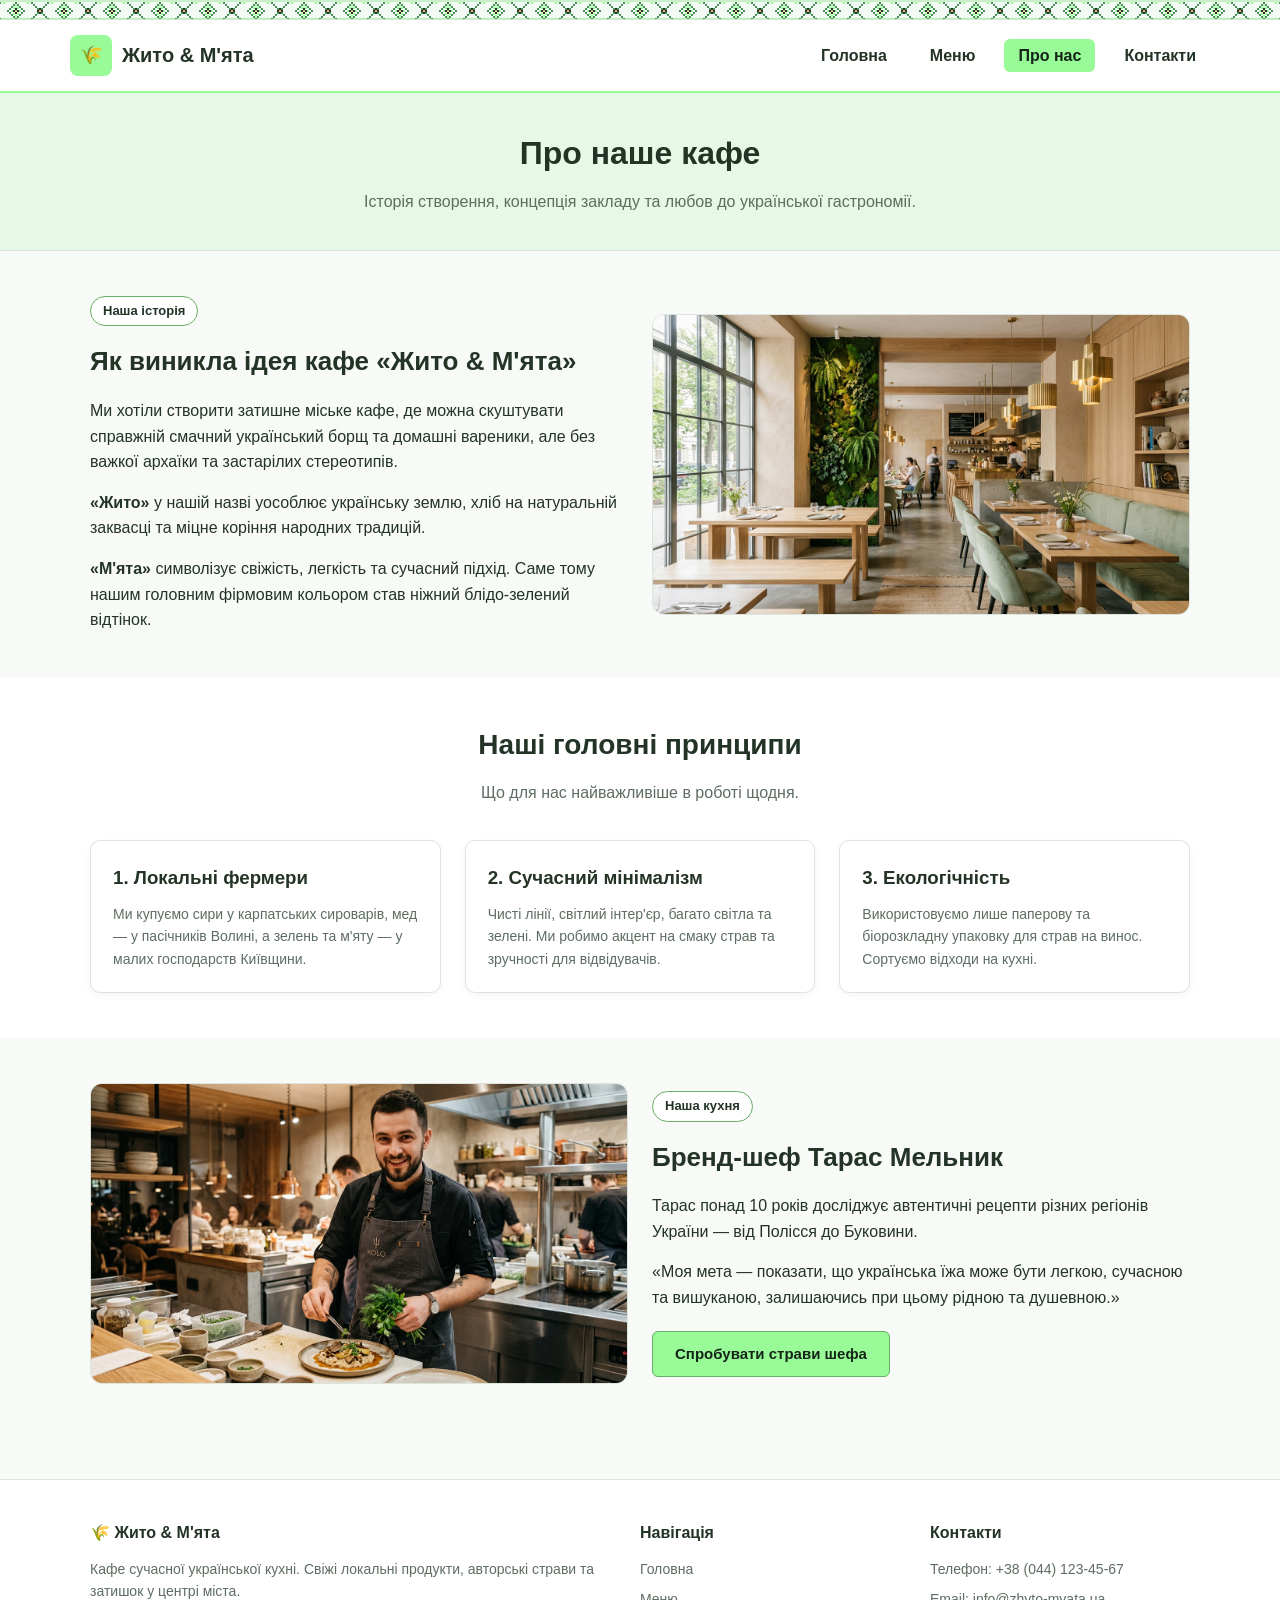
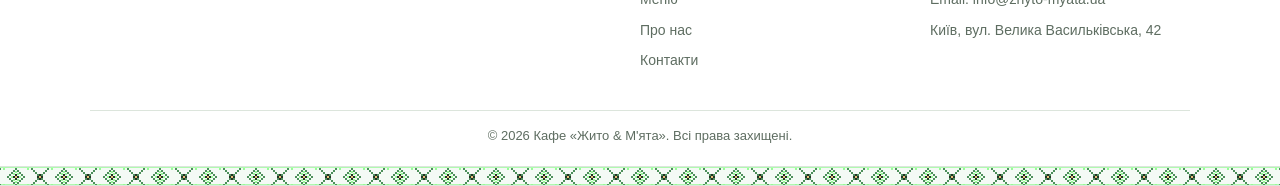
==== about.html @ 2b88b01a "feat: complete Stage 1 Midterm Checkpoint — UI/UX, modular CSS framework and cross-platform layout (" ====
<!DOCTYPE html>
<html lang="uk">

<head>
  <meta charset="UTF-8">
  <meta name="viewport" content="width=device-width, initial-scale=1.0">
  <title>Про нас | Кафе «Жито & М'ята»</title>
  <!-- Підключення модульних стилів проєкту -->
  <link rel="stylesheet" href="css/variables.css">
  <link rel="stylesheet" href="css/grid.css">
  <link rel="stylesheet" href="css/style.css">
  <link rel="stylesheet" href="css/responsive.css">
</head>

<body>

  <!-- Декоративний узор вишиванки зверху -->
  <div class="vyshyvanka-pattern" aria-hidden="true"></div>

  <!-- Шапка сайту -->
  <header class="header">
    <div class="container header-inner">
      <a href="index.html" class="logo">
        <span class="logo-badge">🌾</span>
        <span>Жито & М'ята</span>
      </a>
      <nav>
        <ul class="nav-list">
          <li><a href="index.html" class="nav-link">Головна</a></li>
          <li><a href="menu.html" class="nav-link">Меню</a></li>
          <li><a href="about.html" class="nav-link active">Про нас</a></li>
          <li><a href="contacts.html" class="nav-link">Контакти</a></li>
        </ul>
      </nav>
    </div>
  </header>

  <!-- Заголовок сторінки -->
  <section class="section"
    style="background-color: var(--color-primary-light); border-bottom: 1px solid var(--color-border); padding: 35px 0;">
    <div class="container" style="text-align: center;">
      <h1 style="font-size: 32px; margin-bottom: 10px;">Про наше кафе</h1>
      <p style="color: var(--color-text-muted);">
        Історія створення, концепція закладу та любов до української гастрономії.
      </p>
    </div>
  </section>

  <!-- Історія та концепція -->
  <section class="section">
    <div class="container">
      <div class="grid-2" style="align-items: center;">
        <div>
          <span class="hero-tag">Наша історія</span>
          <h2 style="font-size: 26px; margin-bottom: 15px;">Як виникла ідея кафе «Жито & М'ята»</h2>
          <p style="margin-bottom: 15px;">
            Ми хотіли створити затишне міське кафе, де можна скуштувати справжній смачний український борщ та домашні
            вареники, але без важкої архаїки та застарілих стереотипів.
          </p>
          <p style="margin-bottom: 15px;">
            <strong>«Жито»</strong> у нашій назві уособлює українську землю, хліб на натуральній заквасці та міцне
            коріння народних традицій.
          </p>
          <p>
            <strong>«М'ята»</strong> символізує свіжість, легкість та сучасний підхід. Саме тому нашим головним фірмовим
            кольором став ніжний блідо-зелений відтінок.
          </p>
        </div>
        <div style="border-radius: 12px; overflow: hidden; border: 1px solid var(--color-border);">
          <img src="assets/images/interior.jpg" alt="Інтер'єр ресторану">
        </div>
      </div>
    </div>
  </section>

  <!-- Цінності закладу -->
  <section class="section" style="background-color: #ffffff;">
    <div class="container">
      <h2 class="section-title">Наші головні принципи</h2>
      <p class="section-subtitle">Що для нас найважливіше в роботі щодня.</p>

      <div class="grid-3">
        <div class="card">
          <h3 style="margin-bottom: 10px;">1. Локальні фермери</h3>
          <p style="font-size: 14px; color: var(--color-text-muted);">
            Ми купуємо сири у карпатських сироварів, мед — у пасічників Волині, а зелень та м'яту — у малих господарств
            Київщини.
          </p>
        </div>
        <div class="card">
          <h3 style="margin-bottom: 10px;">2. Сучасний мінімалізм</h3>
          <p style="font-size: 14px; color: var(--color-text-muted);">
            Чисті лінії, світлий інтер'єр, багато світла та зелені. Ми робимо акцент на смаку страв та зручності для
            відвідувачів.
          </p>
        </div>
        <div class="card">
          <h3 style="margin-bottom: 10px;">3. Екологічність</h3>
          <p style="font-size: 14px; color: var(--color-text-muted);">
            Використовуємо лише паперову та біорозкладну упаковку для страв на винос. Сортуємо відходи на кухні.
          </p>
        </div>
      </div>
    </div>
  </section>

  <!-- Команда шеф-кухаря -->
  <section class="section">
    <div class="container">
      <div class="grid-2" style="align-items: center;">
        <div style="border-radius: 12px; overflow: hidden; border: 1px solid var(--color-border);">
          <img src="assets/images/chef.jpg" alt="Шеф-кухар кафе">
        </div>
        <div>
          <span class="hero-tag">Наша кухня</span>
          <h2 style="font-size: 26px; margin-bottom: 15px;">Бренд-шеф Тарас Мельник</h2>
          <p style="margin-bottom: 15px;">
            Тарас понад 10 років досліджує автентичні рецепти різних регіонів України — від Полісся до Буковини.
          </p>
          <p style="margin-bottom: 15px;">
            «Моя мета — показати, що українська їжа може бути легкою, сучасною та вишуканою, залишаючись при цьому
            рідною та душевною.»
          </p>
          <div style="margin-top: 20px;">
            <a href="menu.html" class="btn btn-primary">Спробувати страви шефа</a>
          </div>
        </div>
      </div>
    </div>
  </section>

  <!-- Підвал -->
  <footer class="footer">
    <div class="container">
      <div class="footer-inner">
        <div class="footer-col">
          <h4>🌾 Жито & М'ята</h4>
          <p style="font-size: 14px; color: var(--color-text-muted);">
            Кафе сучасної української кухні. Свіжі локальні продукти, авторські страви та затишок у центрі міста.
          </p>
        </div>
        <div class="footer-col">
          <h4>Навігація</h4>
          <ul>
            <li><a href="index.html">Головна</a></li>
            <li><a href="menu.html">Меню</a></li>
            <li><a href="about.html">Про нас</a></li>
            <li><a href="contacts.html">Контакти</a></li>
          </ul>
        </div>
        <div class="footer-col">
          <h4>Контакти</h4>
          <ul>
            <li>Телефон: +38 (044) 123-45-67</li>
            <li>Email: info@zhyto-myata.ua</li>
            <li>Київ, вул. Велика Васильківська, 42</li>
          </ul>
        </div>
      </div>
      <div class="footer-bottom">
        <p>© 2026 Кафе «Жито & М'ята». Всі права захищені.</p>
      </div>
    </div>
  </footer>

  <!-- Декоративний узор вишиванки знизу -->
  <div class="vyshyvanka-pattern" aria-hidden="true"></div>

</body>

</html>
---- css/variables.css ----
/* ==========================================================================
   1. CSS ЗМІННІ (Колірна палітра за варіантом №26 та шрифти)
   ========================================================================== */

:root {
  /* Головний колір за варіантом №26 */
  --color-primary: #98FB98;          /* Блідо-зелений з сірим підтоном */
  --color-primary-dark: #68ad68;     /* Темніший відтінок для наведення */
  --color-primary-light: #e6f9e6;    /* Світлий відтінок для фонів */

  /* Основні кольори */
  --color-text: #233326;             /* Темний колір тексту */
  --color-text-muted: #5e6d61;       /* Другорядний сіро-зелений текст */
  --color-bg: #f8faf8;               /* Світлий сучасний фон сторінки */
  --color-white: #ffffff;            /* Білий для карток та блоків */
  --color-border: #dce5dc;           /* Колір рамок */

  /* Шрифти */
  --font-family: 'Segoe UI', Tahoma, Geneva, Verdana, sans-serif;
}
---- css/grid.css ----
/* ==========================================================================
   2. СІТКА ТА БАЗОВИЙ LAYOUT (Reset, Контейнери та CSS Grid)
   ========================================================================== */

/* Базове скидання стилів (Reset) */
* {
  box-sizing: border-box;
  margin: 0;
  padding: 0;
}

body {
  font-family: var(--font-family);
  background-color: var(--color-bg);
  color: var(--color-text);
  line-height: 1.6;
}

img {
  max-width: 100%;
  height: auto;
  display: block;
}

a {
  color: inherit;
  text-decoration: none;
}

/* Контейнер для центрування контенту */
.container {
  width: 100%;
  max-width: 1140px;
  margin: 0 auto;
  padding: 0 20px;
}

/* Базові секції та заголовки */
.section {
  padding: 45px 0;
}

.section-title {
  text-align: center;
  font-size: 28px;
  margin-bottom: 12px;
  color: var(--color-text);
}

.section-subtitle {
  text-align: center;
  color: var(--color-text-muted);
  max-width: 600px;
  margin: 0 auto 35px auto;
  font-size: 16px;
}

/* Модульні сітки CSS Grid */
.grid-2 {
  display: grid;
  grid-template-columns: repeat(2, 1fr);
  gap: 24px;
}

.grid-3 {
  display: grid;
  grid-template-columns: repeat(3, 1fr);
  gap: 24px;
}

.grid-4 {
  display: grid;
  grid-template-columns: repeat(4, 1fr);
  gap: 20px;
}
---- css/style.css ----
/* ==========================================================================
   3. ОСНОВНІ СТИЛІ ТА КОМПОНЕНТИ (Кафе «Жито & М'ята»)
   - Варіант: Реальність
   - Тематика №9: Сайт кафе з українською кухнею
   - Стилістика №16: Сучасний
   - Колір №26: Блідо-зелений з сірим підтоном #98FB98
   ========================================================================== */

/* Декоративний узор вишиванки (зверху та знизу сторінок) */
.vyshyvanka-pattern {
  width: 100%;
  height: 20px;
  background-color: var(--color-white);
  background-image: url('../assets/images/vyshyvanka.svg');
  background-repeat: repeat-x;
  background-position: center;
  background-size: 48px 20px;
  border-top: 1px solid var(--color-border);
  border-bottom: 1px solid var(--color-border);
}

/* Шапка та навігація (Flexbox) */
.header {
  background-color: var(--color-white);
  border-bottom: 2px solid var(--color-primary);
  box-shadow: 0 2px 10px rgba(0, 0, 0, 0.05);
}

.header-inner {
  display: flex;
  justify-content: space-between;
  align-items: center;
  padding: 15px 0;
}

.logo {
  display: flex;
  align-items: center;
  gap: 10px;
  font-size: 20px;
  font-weight: bold;
}

.logo-badge {
  background-color: var(--color-primary);
  padding: 6px 10px;
  border-radius: 8px;
  font-size: 18px;
}

.nav-list {
  display: flex;
  list-style: none;
  gap: 15px;
}

.nav-link {
  font-weight: 600;
  padding: 8px 14px;
  border-radius: 6px;
  transition: background-color 0.2s, color 0.2s;
}

.nav-link:hover {
  background-color: var(--color-primary-light);
  color: var(--color-primary-dark);
}

.nav-link.active {
  background-color: var(--color-primary);
  color: #142416;
}

/* Кнопки */
.btn {
  display: inline-block;
  padding: 10px 22px;
  border-radius: 6px;
  font-weight: 600;
  text-align: center;
  cursor: pointer;
  border: none;
  font-size: 15px;
  transition: all 0.2s;
}

.btn-primary {
  background-color: var(--color-primary);
  color: #142416;
  border: 1px solid var(--color-primary-dark);
}

.btn-primary:hover {
  background-color: var(--color-primary-dark);
  color: #ffffff;
}

.btn-outline {
  background-color: transparent;
  border: 2px solid var(--color-text);
  color: var(--color-text);
}

.btn-outline:hover {
  background-color: var(--color-text);
  color: var(--color-white);
}

/* Hero секція */
.hero {
  background-color: var(--color-primary-light);
  border-bottom: 1px solid var(--color-border);
  padding: 50px 0;
}

.hero-inner {
  display: flex;
  align-items: center;
  justify-content: space-between;
  gap: 40px;
}

.hero-text {
  flex: 1;
}

.hero-tag {
  display: inline-block;
  background-color: var(--color-white);
  border: 1px solid var(--color-primary-dark);
  padding: 4px 12px;
  border-radius: 20px;
  font-size: 13px;
  font-weight: 600;
  color: var(--color-text);
  margin-bottom: 15px;
}

.hero-title {
  font-size: 36px;
  line-height: 1.25;
  margin-bottom: 15px;
}

.hero-title span {
  color: var(--color-primary-dark);
}

.hero-desc {
  color: var(--color-text-muted);
  font-size: 17px;
  margin-bottom: 25px;
}

.hero-buttons {
  display: flex;
  gap: 15px;
}

.hero-image {
  flex: 1;
  border-radius: 12px;
  overflow: hidden;
  box-shadow: 0 6px 18px rgba(0, 0, 0, 0.08);
  border: 3px solid var(--color-white);
}

/* Картки переваг та страв */
.card {
  background-color: var(--color-white);
  border: 1px solid var(--color-border);
  border-radius: 10px;
  padding: 22px;
  box-shadow: 0 3px 8px rgba(0, 0, 0, 0.04);
}

.dish-card {
  background-color: var(--color-white);
  border: 1px solid var(--color-border);
  border-radius: 10px;
  overflow: hidden;
  display: flex;
  flex-direction: column;
}

.dish-image-wrap {
  width: 100%;
  height: 200px;
  overflow: hidden;
}

.dish-image-wrap img {
  width: 100%;
  height: 100%;
  object-fit: cover;
}

.dish-content {
  padding: 18px;
  display: flex;
  flex-direction: column;
  flex-grow: 1;
}

.dish-header {
  display: flex;
  justify-content: space-between;
  align-items: baseline;
  margin-bottom: 8px;
}

.dish-title {
  font-size: 18px;
  font-weight: 600;
}

.dish-price {
  background-color: var(--color-primary);
  padding: 4px 10px;
  border-radius: 20px;
  font-weight: bold;
  font-size: 15px;
  color: #142416;
}

.dish-desc {
  font-size: 14px;
  color: var(--color-text-muted);
  margin-bottom: 15px;
  flex-grow: 1;
}

.dish-meta {
  display: flex;
  justify-content: space-between;
  font-size: 13px;
  color: var(--color-text-muted);
  border-top: 1px solid var(--color-border);
  padding-top: 10px;
}

/* Форми (Бронювання) */
.form-box {
  background-color: var(--color-white);
  border: 1px solid var(--color-border);
  border-radius: 10px;
  padding: 30px;
}

.form-group {
  margin-bottom: 16px;
}

.form-label {
  display: block;
  font-weight: 600;
  font-size: 14px;
  margin-bottom: 6px;
}

.form-control {
  width: 100%;
  padding: 10px 14px;
  border: 1px solid var(--color-border);
  border-radius: 6px;
  font-family: inherit;
  font-size: 15px;
}

.form-control:focus {
  outline: none;
  border-color: var(--color-primary-dark);
  box-shadow: 0 0 0 3px rgba(152, 251, 152, 0.4);
}

/* Перевірка форми під час вводу (Validation) */
.validation-msg {
  display: none;
  font-size: 12px;
  margin-top: 5px;
  font-weight: 500;
}

.validation-msg.error {
  color: #c62828;
}

.validation-msg.success {
  color: #2e7d32;
}

/* Підсвічування поля та підказок при введенні даних */
.form-control:not(:placeholder-shown):invalid {
  border-color: #c62828;
  background-color: #fff9f9;
}

.form-control:not(:placeholder-shown):invalid~.validation-msg.error {
  display: block;
}

.form-control:not(:placeholder-shown):valid {
  border-color: #2e7d32;
  background-color: #f6fff6;
}

.form-control:not(:placeholder-shown):valid~.validation-msg.success {
  display: block;
}

.form-control:focus:invalid {
  box-shadow: 0 0 0 3px rgba(198, 40, 40, 0.2);
}

.form-control:focus:valid {
  box-shadow: 0 0 0 3px rgba(46, 125, 50, 0.2);
}

/* Підвал (Footer) */
.footer {
  background-color: var(--color-white);
  border-top: 1px solid var(--color-border);
  padding: 40px 0 20px 0;
  margin-top: 50px;
}

.footer-inner {
  display: grid;
  grid-template-columns: 2fr 1fr 1fr;
  gap: 30px;
  margin-bottom: 30px;
}

.footer-col h4 {
  margin-bottom: 12px;
  font-size: 16px;
  color: var(--color-text);
}

.footer-col ul {
  list-style: none;
}

.footer-col ul li {
  margin-bottom: 8px;
  font-size: 14px;
  color: var(--color-text-muted);
}

.footer-col ul li a:hover {
  color: var(--color-primary-dark);
}

.footer-bottom {
  text-align: center;
  border-top: 1px solid var(--color-border);
  padding-top: 15px;
  font-size: 13px;
  color: var(--color-text-muted);
}
---- css/responsive.css ----
/* ==========================================================================
   4. АДАПТИВНІСТЬ ДЛЯ 3 ТИПІВ ПРИСТРОЇВ (RESPONSIVE)
   - Комп'ютери (Desktop: > 992px)
   - Планшети (Tablet: 768px - 992px)
   - Мобільні телефони (Mobile: <= 767px)
   ========================================================================== */

/* ПЛАНШЕТИ (TABLET: 768px - 992px) */
@media (max-width: 992px) {
  .hero-inner {
    flex-direction: column;
    text-align: center;
  }

  .hero-buttons {
    justify-content: center;
  }

  .grid-3 {
    grid-template-columns: repeat(2, 1fr);
  }

  .footer-inner {
    grid-template-columns: repeat(2, 1fr);
  }
}

/* МОБІЛЬНІ ТЕЛЕФОНИ (MOBILE: <= 767px) */
@media (max-width: 767px) {
  .header-inner {
    flex-direction: column;
    gap: 15px;
  }

  .nav-list {
    flex-direction: column;
    width: 100%;
    text-align: center;
    gap: 8px;
  }

  .nav-link {
    display: block;
    width: 100%;
  }

  .hero-title {
    font-size: 26px;
  }

  .hero-buttons {
    flex-direction: column;
  }

  .grid-2,
  .grid-3,
  .grid-4 {
    grid-template-columns: 1fr;
  }

  .footer-inner {
    grid-template-columns: 1fr;
  }
}
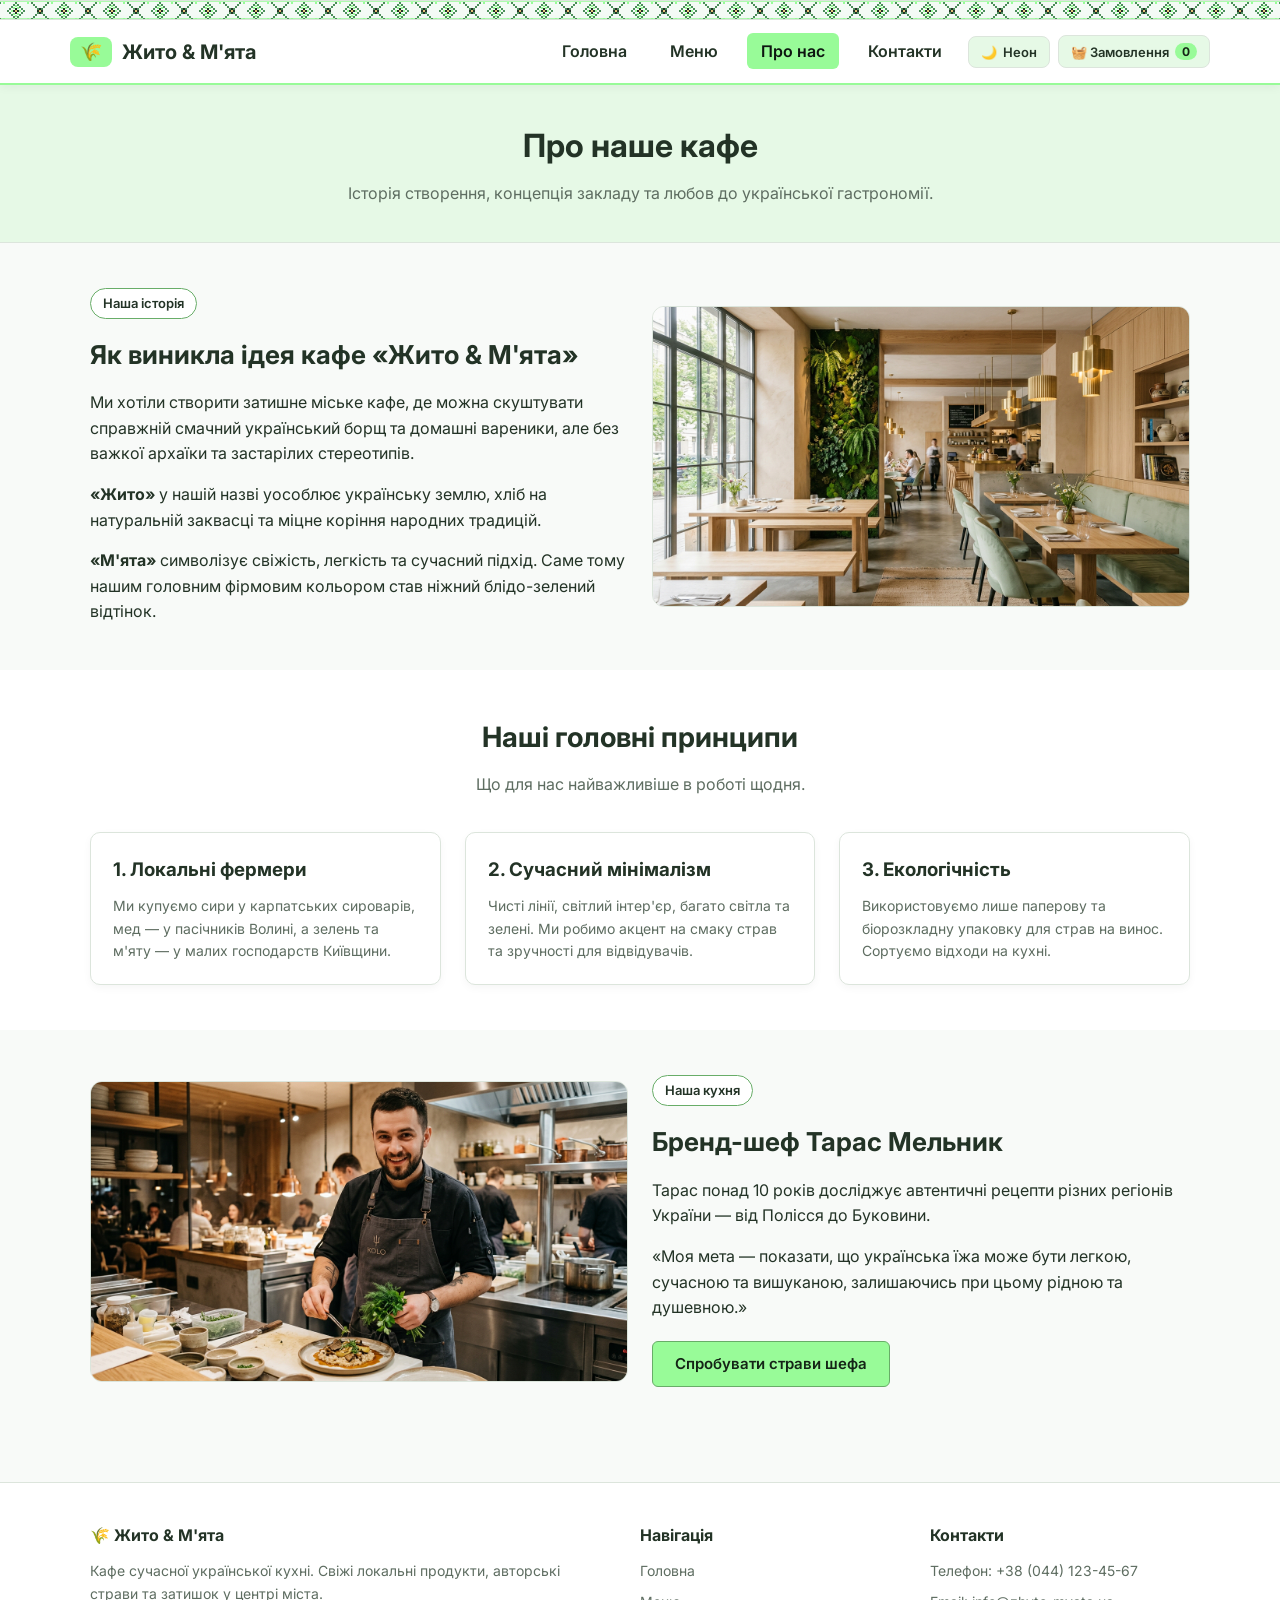
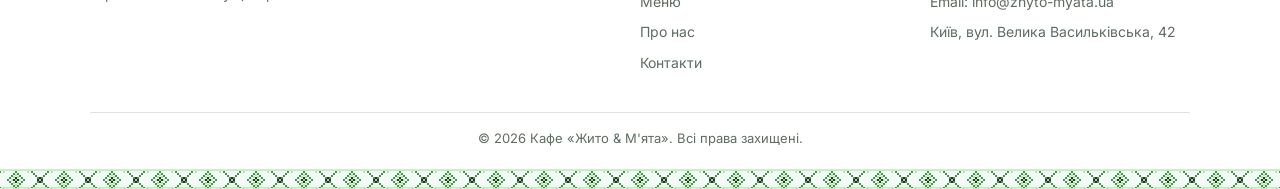
==== commit 95812b06: "feat: complete Stage 2 Final Demo — Figma dark neon theme (remark 9), responsive layout, and full JS" ====
--- a/about.html
+++ b/about.html
@@ -4,7 +4,11 @@
 <head>
   <meta charset="UTF-8">
   <meta name="viewport" content="width=device-width, initial-scale=1.0">
-  <title>Про нас | Кафе «Жито & М'ята»</title>
+  <title>Про нас | Кафе «Жито &amp; М'ята»</title>
+  <!-- Шрифт Inter відповідно до макету Figma -->
+  <link rel="preconnect" href="https://fonts.googleapis.com">
+  <link rel="preconnect" href="https://fonts.gstatic.com" crossorigin>
+  <link href="https://fonts.googleapis.com/css2?family=Inter:wght@400;500;600;700&display=swap" rel="stylesheet">
   <!-- Підключення модульних стилів проєкту -->
   <link rel="stylesheet" href="css/variables.css">
   <link rel="stylesheet" href="css/grid.css">
@@ -22,22 +26,33 @@
     <div class="container header-inner">
       <a href="index.html" class="logo">
         <span class="logo-badge">🌾</span>
-        <span>Жито & М'ята</span>
+        <span>Жито &amp; М'ята</span>
       </a>
-      <nav>
-        <ul class="nav-list">
-          <li><a href="index.html" class="nav-link">Головна</a></li>
-          <li><a href="menu.html" class="nav-link">Меню</a></li>
-          <li><a href="about.html" class="nav-link active">Про нас</a></li>
-          <li><a href="contacts.html" class="nav-link">Контакти</a></li>
-        </ul>
-      </nav>
+      <div class="header-actions">
+        <nav aria-label="Головна навігація">
+          <ul class="nav-list">
+            <li><a href="index.html" class="nav-link">Головна</a></li>
+            <li><a href="menu.html" class="nav-link">Меню</a></li>
+            <li><a href="about.html" class="nav-link active">Про нас</a></li>
+            <li><a href="contacts.html" class="nav-link">Контакти</a></li>
+          </ul>
+        </nav>
+        <div class="header-tools">
+          <button type="button" class="tool-btn" id="themeToggleBtn" title="Перемкнути тему (Світла / Темна неонова)">
+            <span id="themeIcon">🌙</span>
+            <span id="themeLabel">Тема</span>
+          </button>
+          <button type="button" class="tool-btn" id="cartOpenBtn" title="Ваше передзамовлення страв">
+            <span>🧺 Замовлення</span>
+            <span class="cart-badge" id="cartCountBadge">0</span>
+          </button>
+        </div>
+      </div>
     </div>
   </header>
 
   <!-- Заголовок сторінки -->
-  <section class="section"
-    style="background-color: var(--color-primary-light); border-bottom: 1px solid var(--color-border); padding: 35px 0;">
+  <section class="section section-banner">
     <div class="container" style="text-align: center;">
       <h1 style="font-size: 32px; margin-bottom: 10px;">Про наше кафе</h1>
       <p style="color: var(--color-text-muted);">
@@ -52,7 +67,7 @@
       <div class="grid-2" style="align-items: center;">
         <div>
           <span class="hero-tag">Наша історія</span>
-          <h2 style="font-size: 26px; margin-bottom: 15px;">Як виникла ідея кафе «Жито & М'ята»</h2>
+          <h2 style="font-size: 26px; margin-bottom: 15px;">Як виникла ідея кафе «Жито &amp; М'ята»</h2>
           <p style="margin-bottom: 15px;">
             Ми хотіли створити затишне міське кафе, де можна скуштувати справжній смачний український борщ та домашні
             вареники, але без важкої архаїки та застарілих стереотипів.
@@ -66,7 +81,7 @@
             кольором став ніжний блідо-зелений відтінок.
           </p>
         </div>
-        <div style="border-radius: 12px; overflow: hidden; border: 1px solid var(--color-border);">
+        <div class="photo-frame">
           <img src="assets/images/interior.jpg" alt="Інтер'єр ресторану">
         </div>
       </div>
@@ -74,7 +89,7 @@
   </section>
 
   <!-- Цінності закладу -->
-  <section class="section" style="background-color: #ffffff;">
+  <section class="section section-alt">
     <div class="container">
       <h2 class="section-title">Наші головні принципи</h2>
       <p class="section-subtitle">Що для нас найважливіше в роботі щодня.</p>
@@ -108,7 +123,7 @@
   <section class="section">
     <div class="container">
       <div class="grid-2" style="align-items: center;">
-        <div style="border-radius: 12px; overflow: hidden; border: 1px solid var(--color-border);">
+        <div class="photo-frame">
           <img src="assets/images/chef.jpg" alt="Шеф-кухар кафе">
         </div>
         <div>
@@ -134,7 +149,7 @@
     <div class="container">
       <div class="footer-inner">
         <div class="footer-col">
-          <h4>🌾 Жито & М'ята</h4>
+          <h4>🌾 Жито &amp; М'ята</h4>
           <p style="font-size: 14px; color: var(--color-text-muted);">
             Кафе сучасної української кухні. Свіжі локальні продукти, авторські страви та затишок у центрі міста.
           </p>
@@ -158,7 +173,7 @@
         </div>
       </div>
       <div class="footer-bottom">
-        <p>© 2026 Кафе «Жито & М'ята». Всі права захищені.</p>
+        <p>© 2026 Кафе «Жито &amp; М'ята». Всі права захищені.</p>
       </div>
     </div>
   </footer>
@@ -166,6 +181,8 @@
   <!-- Декоративний узор вишиванки знизу -->
   <div class="vyshyvanka-pattern" aria-hidden="true"></div>
 
+  <!-- Підключення основного скрипту JS (Етап 2) -->
+  <script src="js/main.js"></script>
 </body>
 
-</html>+</html>
--- a/css/variables.css
+++ b/css/variables.css
@@ -1,20 +1,84 @@
 /* ==========================================================================
-   1. CSS ЗМІННІ (Колірна палітра за варіантом №26 та шрифти)
+   1. CSS ЗМІННІ (Колірна палітра за варіантом №26, Зауваження №9 та шрифти)
    ========================================================================== */
 
 :root {
-  /* Головний колір за варіантом №26 */
+  /* Головний колір за варіантом №26 (Desktop & Tablet — Light Mode) */
   --color-primary: #98FB98;          /* Блідо-зелений з сірим підтоном */
-  --color-primary-dark: #68ad68;     /* Темніший відтінок для наведення */
-  --color-primary-light: #e6f9e6;    /* Світлий відтінок для фонів */
+  --color-primary-dark: #68ad68;     /* Темніший відтінок для наведення та акцентів */
+  --color-primary-light: #e6f9e6;    /* Світлий відтінок для фонів Hero/банерів */
+  --color-accent: #98FB98;           /* Акцентний колір кнопок та цінників */
+  --color-accent-hover: #68ad68;     /* Акцент при наведенні */
+  --color-accent-text: #142416;      /* Текст на акцентних кнопках і плашках */
+  --color-hero-span: #68ad68;        /* Колір виділення у заголовку Hero */
+  --color-tag-border: #68ad68;       /* Обводка тегів (hero-tag) */
+  --color-cat-border: #68ad68;       /* Ліва лінія заголовків категорій меню */
 
-  /* Основні кольори */
-  --color-text: #233326;             /* Темний колір тексту */
+  /* Основні кольори інтерфейсу (Light Mode) */
+  --color-text: #233326;             /* Темний колір основного тексту */
   --color-text-muted: #5e6d61;       /* Другорядний сіро-зелений текст */
   --color-bg: #f8faf8;               /* Світлий сучасний фон сторінки */
-  --color-white: #ffffff;            /* Білий для карток та блоків */
-  --color-border: #dce5dc;           /* Колір рамок */
+  --color-bg-alt: #ffffff;           /* Альтернативний фон секцій */
+  --color-surface: #ffffff;          /* Фон карток, шапки, форм та підвалу */
+  --color-white: #ffffff;            /* Чистий білий */
+  --color-border: #dce5dc;           /* Колір рамок та розділювачів */
+  --color-input-bg: #ffffff;         /* Фон полів вводу */
+  --color-input-border: #dce5dc;     /* Рамка полів вводу */
+  --color-placeholder: #8fa396;      /* Колір підказок у полях вводу */
+  --color-hero-img-border: #ffffff;  /* Рамка головного фото */
 
-  /* Шрифти */
-  --font-family: 'Segoe UI', Tahoma, Geneva, Verdana, sans-serif;
+  /* Шрифти (відповідно до макету Figma) */
+  --font-family: 'Inter', 'Segoe UI', Tahoma, Geneva, Verdana, sans-serif;
 }
+
+/* ==========================================================================
+   ТЕМНА НЕОНОВО-ЛАЙМОВА ТЕМА (Зауваження до дизайну №9 — Компромісний рефакторинг)
+   Застосовується автоматично на Mobile (<= 767px) у responsive.css
+   або при ручному перемиканні теми [data-theme="dark"]
+   ========================================================================== */
+[data-theme="dark"] {
+  --color-primary: #98FB98;          /* Збережено фірмовий колір №26 у лого та меню */
+  --color-primary-dark: #c6ff1a;     /* Неоново-лаймовий акцент замість темно-зеленого */
+  --color-primary-light: #13241a;    /* Темний смарагдовий фон Hero-блоків */
+  --color-accent: #c6ff1a;           /* Кислотно-лаймовий колір кнопок і цін (#C6FF1A з Figma) */
+  --color-accent-hover: #d8ff5c;     /* Світліший неон при наведенні */
+  --color-accent-text: #0d1510;      /* Контрастний темний текст на неонових кнопках */
+  --color-hero-span: #c6ff1a;        /* Неоновий акцент у заголовку Hero */
+  --color-tag-border: #c6ff1a;       /* Неонова рамка тегів */
+  --color-cat-border: #c6ff1a;       /* Неонова лінія категорій меню */
+
+  --color-text: #e9f5ec;             /* Світлий м'ятно-білий текст (#E9F5EC з Figma) */
+  --color-text-muted: #a9bdb0;       /* Приглушений сіро-зелений текст (#A9BDB0 з Figma) */
+  --color-bg: #0d1510;               /* Глибокий темний інверсований фон (#0D1510 з Figma) */
+  --color-bg-alt: #101a14;           /* Альтернативний темний фон секцій (#101A14 з Figma) */
+  --color-surface: #16221a;          /* Фон карток, шапки, форми та підвалу (#16221A з Figma) */
+  --color-border: #2a3d2f;           /* Темно-зелена обводка карток (#2A3D2F з Figma) */
+  --color-input-bg: #0d1510;         /* Темний фон полів форми (#0D1510 з Figma) */
+  --color-input-border: #6b8872;     /* Контрастна рамка полів форми (#6B8872 з Figma) */
+  --color-placeholder: #8fa396;      /* Колір placeholder (#8FA396 з Figma) */
+  --color-hero-img-border: #16221a;  /* Рамка фото у Hero (#16221A з Figma) */
+}
+
+/* Примусова світла тема при ручному виборі на мобільному */
+[data-theme="light"] {
+  --color-primary: #98FB98;
+  --color-primary-dark: #68ad68;
+  --color-primary-light: #e6f9e6;
+  --color-accent: #98FB98;
+  --color-accent-hover: #68ad68;
+  --color-accent-text: #142416;
+  --color-hero-span: #68ad68;
+  --color-tag-border: #68ad68;
+  --color-cat-border: #68ad68;
+  --color-text: #233326;
+  --color-text-muted: #5e6d61;
+  --color-bg: #f8faf8;
+  --color-bg-alt: #ffffff;
+  --color-surface: #ffffff;
+  --color-white: #ffffff;
+  --color-border: #dce5dc;
+  --color-input-bg: #ffffff;
+  --color-input-border: #dce5dc;
+  --color-placeholder: #8fa396;
+  --color-hero-img-border: #ffffff;
+}
--- a/css/grid.css
+++ b/css/grid.css
@@ -9,11 +9,18 @@
   padding: 0;
 }
 
+html {
+  scroll-behavior: smooth;
+  overflow-x: hidden;
+}
+
 body {
   font-family: var(--font-family);
   background-color: var(--color-bg);
   color: var(--color-text);
   line-height: 1.6;
+  overflow-x: hidden;
+  transition: background-color 0.25s ease, color 0.25s ease;
 }
 
 img {
@@ -38,6 +45,17 @@
 /* Базові секції та заголовки */
 .section {
   padding: 45px 0;
+  transition: background-color 0.25s ease;
+}
+
+.section-alt {
+  background-color: var(--color-bg-alt);
+}
+
+.section-banner {
+  background-color: var(--color-primary-light);
+  border-bottom: 1px solid var(--color-border);
+  padding: 35px 0;
 }
 
 .section-title {
--- a/css/style.css
+++ b/css/style.css
@@ -4,6 +4,7 @@
    - Тематика №9: Сайт кафе з українською кухнею
    - Стилістика №16: Сучасний
    - Колір №26: Блідо-зелений з сірим підтоном #98FB98
+   - Зауваження №9: Інверсована темна тема + неоново-кислотні акценти #C6FF1A
    ========================================================================== */
 
 /* Декоративний узор вишиванки (зверху та знизу сторінок) */
@@ -21,9 +22,13 @@
 
 /* Шапка та навігація (Flexbox) */
 .header {
-  background-color: var(--color-white);
+  background-color: var(--color-surface);
   border-bottom: 2px solid var(--color-primary);
   box-shadow: 0 2px 10px rgba(0, 0, 0, 0.05);
+  position: sticky;
+  top: 0;
+  z-index: 100;
+  transition: background-color 0.25s ease, box-shadow 0.25s ease;
 }
 
 .header-inner {
@@ -31,6 +36,7 @@
   justify-content: space-between;
   align-items: center;
   padding: 15px 0;
+  gap: 15px;
 }
 
 .logo {
@@ -39,6 +45,7 @@
   gap: 10px;
   font-size: 20px;
   font-weight: bold;
+  color: var(--color-text);
 }
 
 .logo-badge {
@@ -46,18 +53,27 @@
   padding: 6px 10px;
   border-radius: 8px;
   font-size: 18px;
+  line-height: 1;
+}
+
+.header-actions {
+  display: flex;
+  align-items: center;
+  gap: 12px;
 }
 
 .nav-list {
   display: flex;
   list-style: none;
   gap: 15px;
+  align-items: center;
 }
 
 .nav-link {
   font-weight: 600;
   padding: 8px 14px;
   border-radius: 6px;
+  color: var(--color-text);
   transition: background-color 0.2s, color 0.2s;
 }
 
@@ -68,7 +84,46 @@
 
 .nav-link.active {
   background-color: var(--color-primary);
-  color: #142416;
+  color: #0d1510;
+}
+
+/* Інтерактивні кнопки в шапці (Перемикач теми та Кошик) */
+.header-tools {
+  display: flex;
+  align-items: center;
+  gap: 8px;
+}
+
+.tool-btn {
+  display: inline-flex;
+  align-items: center;
+  gap: 6px;
+  background-color: var(--color-primary-light);
+  color: var(--color-text);
+  border: 1px solid var(--color-border);
+  padding: 7px 12px;
+  border-radius: 8px;
+  font-family: inherit;
+  font-size: 13px;
+  font-weight: 600;
+  cursor: pointer;
+  transition: all 0.2s ease;
+}
+
+.tool-btn:hover {
+  border-color: var(--color-accent);
+  transform: translateY(-1px);
+}
+
+.cart-badge {
+  background-color: var(--color-accent);
+  color: var(--color-accent-text);
+  font-size: 12px;
+  font-weight: 700;
+  padding: 1px 7px;
+  border-radius: 12px;
+  min-width: 20px;
+  text-align: center;
 }
 
 /* Кнопки */
@@ -80,19 +135,21 @@
   text-align: center;
   cursor: pointer;
   border: none;
+  font-family: inherit;
   font-size: 15px;
-  transition: all 0.2s;
+  transition: all 0.2s ease;
 }
 
 .btn-primary {
-  background-color: var(--color-primary);
-  color: #142416;
+  background-color: var(--color-accent);
+  color: var(--color-accent-text);
   border: 1px solid var(--color-primary-dark);
 }
 
 .btn-primary:hover {
-  background-color: var(--color-primary-dark);
-  color: #ffffff;
+  background-color: var(--color-accent-hover);
+  color: var(--color-accent-text);
+  transform: translateY(-1px);
 }
 
 .btn-outline {
@@ -103,7 +160,12 @@
 
 .btn-outline:hover {
   background-color: var(--color-text);
-  color: var(--color-white);
+  color: var(--color-surface);
+}
+
+.btn-sm {
+  padding: 7px 14px;
+  font-size: 13px;
 }
 
 /* Hero секція */
@@ -111,6 +173,7 @@
   background-color: var(--color-primary-light);
   border-bottom: 1px solid var(--color-border);
   padding: 50px 0;
+  transition: background-color 0.25s ease;
 }
 
 .hero-inner {
@@ -126,8 +189,8 @@
 
 .hero-tag {
   display: inline-block;
-  background-color: var(--color-white);
-  border: 1px solid var(--color-primary-dark);
+  background-color: var(--color-surface);
+  border: 1px solid var(--color-tag-border);
   padding: 4px 12px;
   border-radius: 20px;
   font-size: 13px;
@@ -140,10 +203,11 @@
   font-size: 36px;
   line-height: 1.25;
   margin-bottom: 15px;
+  color: var(--color-text);
 }
 
 .hero-title span {
-  color: var(--color-primary-dark);
+  color: var(--color-hero-span);
 }
 
 .hero-desc {
@@ -162,37 +226,77 @@
   border-radius: 12px;
   overflow: hidden;
   box-shadow: 0 6px 18px rgba(0, 0, 0, 0.08);
-  border: 3px solid var(--color-white);
+  border: 3px solid var(--color-hero-img-border);
+}
+
+/* Рамка для фото в контентних секціях */
+.photo-frame {
+  border-radius: 12px;
+  overflow: hidden;
+  border: 1px solid var(--color-border);
+}
+
+/* Заголовок категорій меню */
+.category-heading {
+  font-size: 24px;
+  margin-bottom: 20px;
+  border-left: 4px solid var(--color-cat-border);
+  padding-left: 10px;
+  color: var(--color-text);
 }
 
 /* Картки переваг та страв */
 .card {
-  background-color: var(--color-white);
+  background-color: var(--color-surface);
   border: 1px solid var(--color-border);
   border-radius: 10px;
   padding: 22px;
   box-shadow: 0 3px 8px rgba(0, 0, 0, 0.04);
+  transition: transform 0.2s ease, border-color 0.2s ease, background-color 0.25s ease;
+}
+
+.card h3 {
+  color: var(--color-text);
+  margin-bottom: 8px;
+}
+
+.card p {
+  color: var(--color-text);
 }
 
 .dish-card {
-  background-color: var(--color-white);
+  background-color: var(--color-surface);
   border: 1px solid var(--color-border);
   border-radius: 10px;
   overflow: hidden;
   display: flex;
   flex-direction: column;
+  transition: transform 0.22s ease, box-shadow 0.22s ease, border-color 0.22s ease, background-color 0.25s ease;
+}
+
+.dish-card:hover {
+  transform: translateY(-3px);
+  box-shadow: 0 8px 20px rgba(0, 0, 0, 0.12);
+  border-color: var(--color-tag-border);
 }
 
 .dish-image-wrap {
   width: 100%;
   height: 200px;
   overflow: hidden;
+  position: relative;
+  cursor: pointer;
 }
 
 .dish-image-wrap img {
   width: 100%;
   height: 100%;
   object-fit: cover;
+  transition: transform 0.35s ease;
+}
+
+.dish-card:hover .dish-image-wrap img {
+  transform: scale(1.04);
 }
 
 .dish-content {
@@ -205,22 +309,26 @@
 .dish-header {
   display: flex;
   justify-content: space-between;
-  align-items: baseline;
+  align-items: flex-start;
+  gap: 10px;
   margin-bottom: 8px;
 }
 
 .dish-title {
   font-size: 18px;
   font-weight: 600;
+  color: var(--color-text);
 }
 
 .dish-price {
-  background-color: var(--color-primary);
+  background-color: var(--color-accent);
   padding: 4px 10px;
   border-radius: 20px;
   font-weight: bold;
   font-size: 15px;
-  color: #142416;
+  color: var(--color-accent-text);
+  white-space: nowrap;
+  flex-shrink: 0;
 }
 
 .dish-desc {
@@ -233,15 +341,101 @@
 .dish-meta {
   display: flex;
   justify-content: space-between;
+  align-items: center;
   font-size: 13px;
   color: var(--color-text-muted);
   border-top: 1px solid var(--color-border);
   padding-top: 10px;
 }
 
+.dish-actions {
+  display: flex;
+  justify-content: space-between;
+  align-items: center;
+  gap: 8px;
+  margin-top: 12px;
+  padding-top: 10px;
+  border-top: 1px dashed var(--color-border);
+}
+
+/* Панель фільтрації, пошуку та сортування на сторінці Меню */
+.menu-controls {
+  background-color: var(--color-surface);
+  border: 1px solid var(--color-border);
+  border-radius: 10px;
+  padding: 16px 20px;
+  margin-top: 25px;
+  display: flex;
+  flex-wrap: wrap;
+  gap: 12px;
+  align-items: center;
+  justify-content: space-between;
+}
+
+.filter-tabs {
+  display: flex;
+  flex-wrap: wrap;
+  gap: 8px;
+}
+
+.filter-btn {
+  padding: 7px 14px;
+  border-radius: 20px;
+  border: 1px solid var(--color-border);
+  background-color: var(--color-bg);
+  color: var(--color-text);
+  font-family: inherit;
+  font-size: 13px;
+  font-weight: 600;
+  cursor: pointer;
+  transition: all 0.2s ease;
+}
+
+.filter-btn:hover {
+  border-color: var(--color-accent);
+}
+
+.filter-btn.active {
+  background-color: var(--color-accent);
+  color: var(--color-accent-text);
+  border-color: var(--color-accent);
+}
+
+.search-sort-group {
+  display: flex;
+  flex-wrap: wrap;
+  gap: 10px;
+  align-items: center;
+}
+
+.menu-search-input,
+.menu-sort-select {
+  padding: 8px 12px;
+  border: 1px solid var(--color-input-border);
+  border-radius: 6px;
+  background-color: var(--color-input-bg);
+  color: var(--color-text);
+  font-family: inherit;
+  font-size: 14px;
+}
+
+.menu-search-input::placeholder {
+  color: var(--color-placeholder);
+}
+
+.menu-empty-state {
+  display: none;
+  text-align: center;
+  padding: 40px 20px;
+  background-color: var(--color-surface);
+  border: 1px dashed var(--color-border);
+  border-radius: 10px;
+  margin: 20px 0;
+}
+
 /* Форми (Бронювання) */
 .form-box {
-  background-color: var(--color-white);
+  background-color: var(--color-surface);
   border: 1px solid var(--color-border);
   border-radius: 10px;
   padding: 30px;
@@ -256,21 +450,29 @@
   font-weight: 600;
   font-size: 14px;
   margin-bottom: 6px;
+  color: var(--color-text);
 }
 
 .form-control {
   width: 100%;
   padding: 10px 14px;
-  border: 1px solid var(--color-border);
+  border: 1px solid var(--color-input-border);
   border-radius: 6px;
+  background-color: var(--color-input-bg);
+  color: var(--color-text);
   font-family: inherit;
   font-size: 15px;
+  transition: border-color 0.2s, box-shadow 0.2s, background-color 0.2s;
+}
+
+.form-control::placeholder {
+  color: var(--color-placeholder);
 }
 
 .form-control:focus {
   outline: none;
   border-color: var(--color-primary-dark);
-  box-shadow: 0 0 0 3px rgba(152, 251, 152, 0.4);
+  box-shadow: 0 0 0 3px rgba(152, 251, 152, 0.25);
 }
 
 /* Перевірка форми під час вводу (Validation) */
@@ -282,46 +484,238 @@
 }
 
 .validation-msg.error {
-  color: #c62828;
+  color: #ef5350;
 }
 
 .validation-msg.success {
-  color: #2e7d32;
+  color: #4caf50;
 }
 
 /* Підсвічування поля та підказок при введенні даних */
-.form-control:not(:placeholder-shown):invalid {
-  border-color: #c62828;
-  background-color: #fff9f9;
-}
-
-.form-control:not(:placeholder-shown):invalid~.validation-msg.error {
+.form-control:not(:placeholder-shown):invalid,
+.form-control.is-invalid {
+  border-color: #ef5350;
+}
+
+.form-control:not(:placeholder-shown):invalid ~ .validation-msg.error,
+.form-control.is-invalid ~ .validation-msg.error {
   display: block;
 }
 
-.form-control:not(:placeholder-shown):valid {
-  border-color: #2e7d32;
-  background-color: #f6fff6;
-}
-
-.form-control:not(:placeholder-shown):valid~.validation-msg.success {
+.form-control:not(:placeholder-shown):valid,
+.form-control.is-valid {
+  border-color: #4caf50;
+}
+
+.form-control:not(:placeholder-shown):valid ~ .validation-msg.success,
+.form-control.is-valid ~ .validation-msg.success {
   display: block;
 }
 
 .form-control:focus:invalid {
-  box-shadow: 0 0 0 3px rgba(198, 40, 40, 0.2);
+  box-shadow: 0 0 0 3px rgba(239, 83, 80, 0.2);
 }
 
 .form-control:focus:valid {
-  box-shadow: 0 0 0 3px rgba(46, 125, 50, 0.2);
+  box-shadow: 0 0 0 3px rgba(76, 175, 80, 0.2);
+}
+
+/* Картка збережених бронювань (JS DOM) */
+.bookings-list {
+  display: flex;
+  flex-direction: column;
+  gap: 10px;
+  margin-top: 12px;
+}
+
+.booking-item {
+  background-color: var(--color-bg);
+  border: 1px solid var(--color-border);
+  border-left: 4px solid var(--color-accent);
+  border-radius: 8px;
+  padding: 12px 14px;
+  font-size: 13px;
+  display: flex;
+  justify-content: space-between;
+  align-items: center;
+  gap: 10px;
+}
+
+.booking-cancel-btn {
+  background: transparent;
+  border: 1px solid #ef5350;
+  color: #ef5350;
+  border-radius: 6px;
+  padding: 4px 8px;
+  font-size: 12px;
+  cursor: pointer;
+}
+
+.booking-cancel-btn:hover {
+  background: #ef5350;
+  color: #fff;
+}
+
+/* Модальні вікна (Кошик передзамовлення та Деталі страви) */
+.modal-backdrop {
+  position: fixed;
+  inset: 0;
+  background-color: rgba(10, 18, 12, 0.72);
+  backdrop-filter: blur(3px);
+  display: none;
+  align-items: center;
+  justify-content: center;
+  z-index: 1000;
+  padding: 20px;
+}
+
+.modal-backdrop.open {
+  display: flex;
+}
+
+.modal-box {
+  background-color: var(--color-surface);
+  color: var(--color-text);
+  border: 1px solid var(--color-border);
+  border-radius: 12px;
+  max-width: 520px;
+  width: 100%;
+  max-height: 90vh;
+  overflow-y: auto;
+  padding: 24px;
+  box-shadow: 0 16px 40px rgba(0, 0, 0, 0.35);
+  position: relative;
+}
+
+.modal-header {
+  display: flex;
+  justify-content: space-between;
+  align-items: center;
+  border-bottom: 1px solid var(--color-border);
+  padding-bottom: 12px;
+  margin-bottom: 16px;
+}
+
+.modal-close {
+  background: transparent;
+  border: 1px solid var(--color-border);
+  color: var(--color-text);
+  width: 32px;
+  height: 32px;
+  border-radius: 8px;
+  font-size: 16px;
+  cursor: pointer;
+  display: inline-flex;
+  align-items: center;
+  justify-content: center;
+}
+
+.modal-close:hover {
+  border-color: var(--color-accent);
+}
+
+.cart-item-row {
+  display: flex;
+  justify-content: space-between;
+  align-items: center;
+  padding: 10px 0;
+  border-bottom: 1px solid var(--color-border);
+  gap: 10px;
+}
+
+.cart-qty-controls {
+  display: flex;
+  align-items: center;
+  gap: 8px;
+}
+
+.qty-btn {
+  width: 26px;
+  height: 26px;
+  border-radius: 6px;
+  border: 1px solid var(--color-border);
+  background-color: var(--color-bg);
+  color: var(--color-text);
+  font-weight: bold;
+  cursor: pointer;
+}
+
+.qty-btn:hover {
+  border-color: var(--color-accent);
+}
+
+/* Toast-сповіщення */
+.toast-container {
+  position: fixed;
+  bottom: 24px;
+  right: 24px;
+  z-index: 1100;
+  display: flex;
+  flex-direction: column;
+  gap: 10px;
+}
+
+.toast {
+  background-color: var(--color-surface);
+  color: var(--color-text);
+  border: 1px solid var(--color-accent);
+  border-left: 5px solid var(--color-accent);
+  padding: 12px 18px;
+  border-radius: 8px;
+  box-shadow: 0 8px 24px rgba(0, 0, 0, 0.22);
+  font-size: 14px;
+  font-weight: 500;
+  animation: toastIn 0.25s ease forwards;
+}
+
+@keyframes toastIn {
+  from {
+    opacity: 0;
+    transform: translateY(12px);
+  }
+  to {
+    opacity: 1;
+    transform: translateY(0);
+  }
+}
+
+/* Кнопка Scroll to Top */
+.scroll-top-btn {
+  position: fixed;
+  bottom: 24px;
+  left: 24px;
+  width: 42px;
+  height: 42px;
+  border-radius: 50%;
+  background-color: var(--color-accent);
+  color: var(--color-accent-text);
+  border: 1px solid var(--color-border);
+  font-size: 18px;
+  font-weight: bold;
+  cursor: pointer;
+  display: none;
+  align-items: center;
+  justify-content: center;
+  box-shadow: 0 4px 14px rgba(0, 0, 0, 0.2);
+  z-index: 900;
+  transition: transform 0.2s ease;
+}
+
+.scroll-top-btn.visible {
+  display: inline-flex;
+}
+
+.scroll-top-btn:hover {
+  transform: translateY(-3px);
 }
 
 /* Підвал (Footer) */
 .footer {
-  background-color: var(--color-white);
+  background-color: var(--color-surface);
   border-top: 1px solid var(--color-border);
   padding: 40px 0 20px 0;
   margin-top: 50px;
+  transition: background-color 0.25s ease;
 }
 
 .footer-inner {
@@ -357,4 +751,4 @@
   padding-top: 15px;
   font-size: 13px;
   color: var(--color-text-muted);
-}+}
--- a/css/responsive.css
+++ b/css/responsive.css
@@ -1,8 +1,9 @@
 /* ==========================================================================
-   4. АДАПТИВНІСТЬ ДЛЯ 3 ТИПІВ ПРИСТРОЇВ (RESPONSIVE)
-   - Комп'ютери (Desktop: > 992px)
-   - Планшети (Tablet: 768px - 992px)
-   - Мобільні телефони (Mobile: <= 767px)
+   4. АДАПТИВНІСТЬ ДЛЯ 3 ТИПІВ ПРИСТРОЇВ (RESPONSIVE) + ЗАУВАЖЕННЯ №9
+   - Комп'ютери (Desktop: > 992px) — Світла палітра #98FB98
+   - Планшети (Tablet: 768px - 992px) — Світла палітра #98FB98
+   - Мобільні телефони (Mobile: <= 767px) — Інверсований темний фон #0D1510
+     та неоново-кислотні акценти #C6FF1A за замовчуванням (відповідно до Figma)
    ========================================================================== */
 
 /* ПЛАНШЕТИ (TABLET: 768px - 992px) */
@@ -23,13 +24,62 @@
   .footer-inner {
     grid-template-columns: repeat(2, 1fr);
   }
+
+  .menu-controls {
+    flex-direction: column;
+    align-items: stretch;
+  }
+
+  .search-sort-group {
+    width: 100%;
+  }
+
+  .menu-search-input,
+  .menu-sort-select {
+    flex: 1;
+  }
 }
 
 /* МОБІЛЬНІ ТЕЛЕФОНИ (MOBILE: <= 767px) */
 @media (max-width: 767px) {
+  /* Зауваження №9: Інверсований темний фон і неоново-лаймові акценти на Mobile
+     (якщо користувач примусово не увімкнув світлу тему кнопкою) */
+  :root:not([data-theme="light"]) {
+    --color-primary: #98FB98;
+    --color-primary-dark: #c6ff1a;
+    --color-primary-light: #13241a;
+    --color-accent: #c6ff1a;
+    --color-accent-hover: #d8ff5c;
+    --color-accent-text: #0d1510;
+    --color-hero-span: #c6ff1a;
+    --color-tag-border: #c6ff1a;
+    --color-cat-border: #c6ff1a;
+
+    --color-text: #e9f5ec;
+    --color-text-muted: #a9bdb0;
+    --color-bg: #0d1510;
+    --color-bg-alt: #101a14;
+    --color-surface: #16221a;
+    --color-border: #2a3d2f;
+    --color-input-bg: #0d1510;
+    --color-input-border: #6b8872;
+    --color-placeholder: #8fa396;
+    --color-hero-img-border: #16221a;
+  }
+
+  .header {
+    position: relative;
+  }
+
   .header-inner {
     flex-direction: column;
-    gap: 15px;
+    gap: 14px;
+  }
+
+  .header-actions {
+    flex-direction: column;
+    width: 100%;
+    gap: 12px;
   }
 
   .nav-list {
@@ -40,7 +90,12 @@
   }
 
   .nav-link {
-    display: block;
+    display: inline-block;
+    min-width: 104px;
+  }
+
+  .header-tools {
+    justify-content: center;
     width: 100%;
   }
 
@@ -52,13 +107,37 @@
     flex-direction: column;
   }
 
+  .hero-buttons .btn {
+    width: 100%;
+  }
+
   .grid-2,
   .grid-3,
   .grid-4 {
     grid-template-columns: 1fr;
   }
 
+  .form-box {
+    padding: 20px;
+  }
+
+  .search-sort-group {
+    flex-direction: column;
+    align-items: stretch;
+  }
+
+  .menu-search-input,
+  .menu-sort-select {
+    width: 100%;
+  }
+
   .footer-inner {
     grid-template-columns: 1fr;
   }
+
+  .toast-container {
+    right: 16px;
+    left: 16px;
+    bottom: 16px;
+  }
 }
